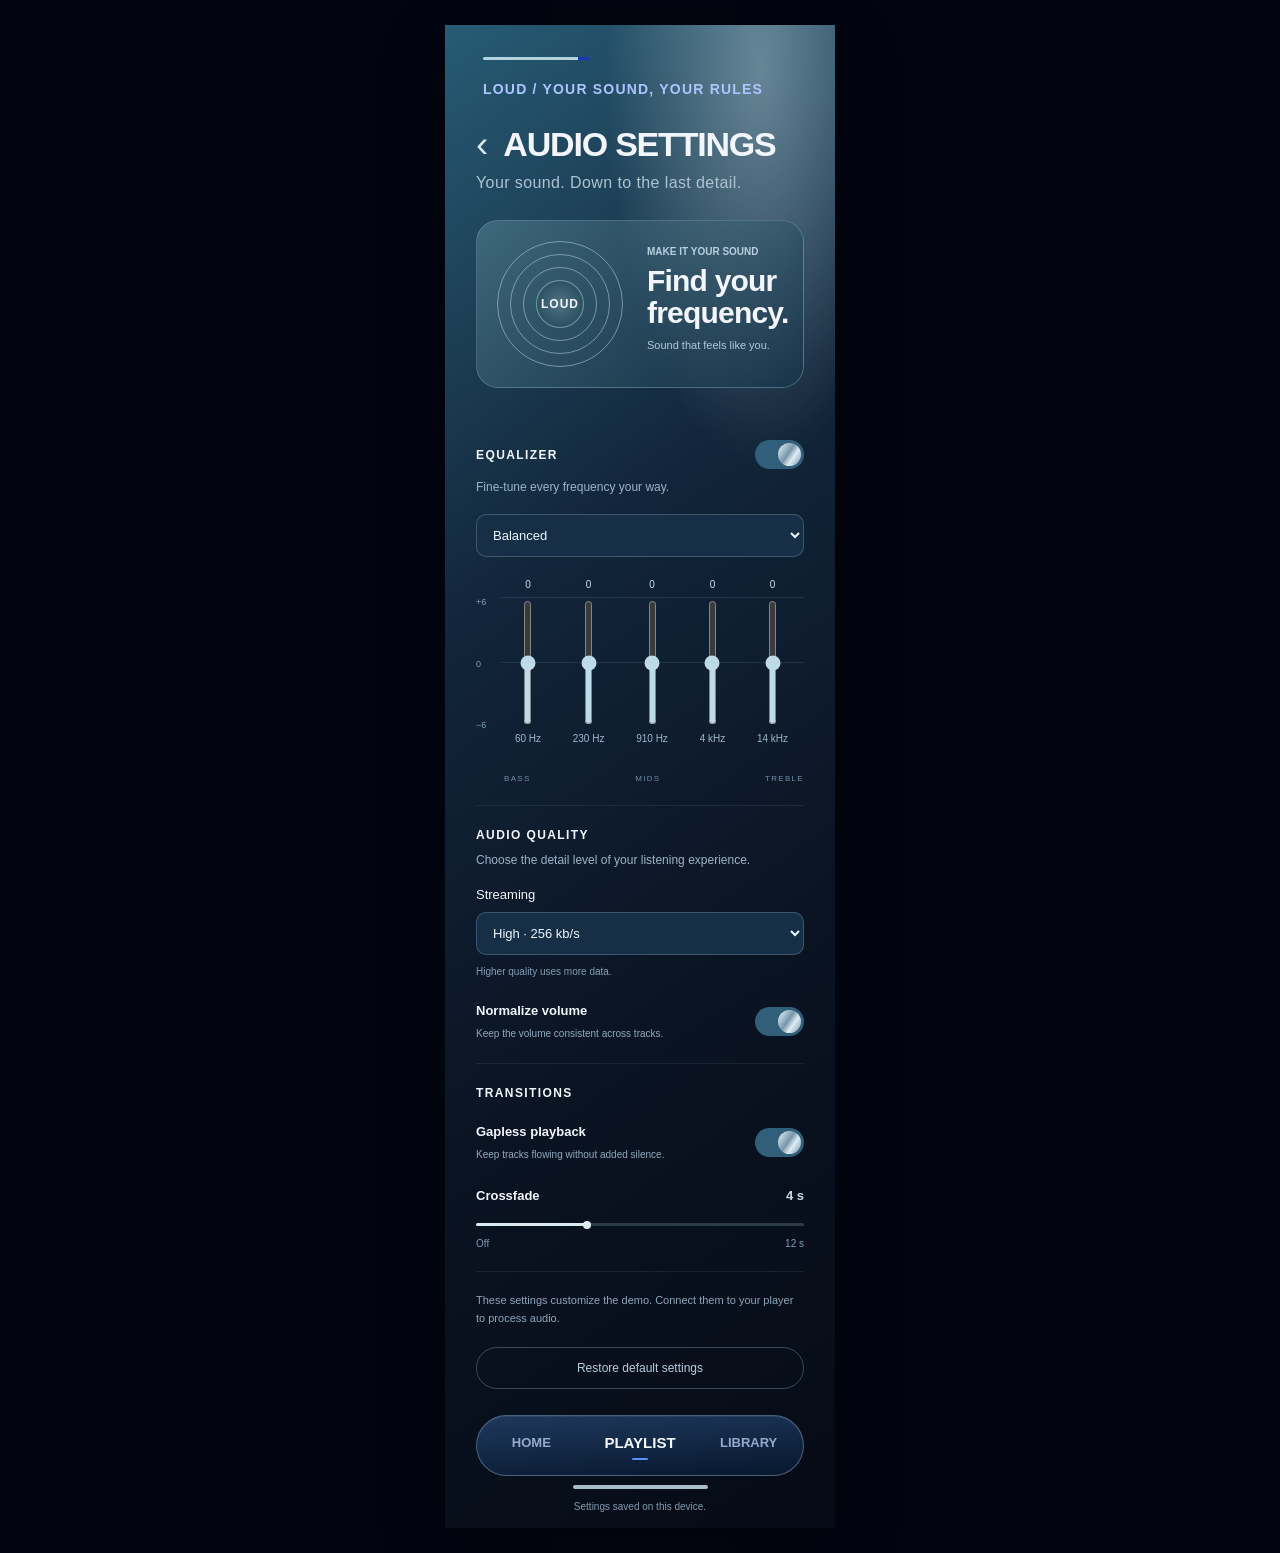
==== audio-settings/index.html @ 790d2095 "intégrer les 7 écrans LOUD" ====
<!DOCTYPE html>
<html lang="en">
<head><meta charset="UTF-8"><meta name="viewport" content="width=device-width,initial-scale=1"><meta name="theme-color" content="#101e31"><title>LOUD — Audio Settings</title><link rel="stylesheet" href="assets/base.css"><link rel="stylesheet" href="style.css"><script src="script.js" defer></script><link rel="stylesheet" href="../navigation.css"></head>
<body><main class="app">
<header><div class="top-line" aria-hidden="true"></div><p class="eyebrow">LOUD / YOUR SOUND, YOUR RULES</p><div class="heading"><a class="back icon" href="../queue/index.html" aria-label="Back to queue">‹</a><h1>AUDIO SETTINGS</h1></div><p class="subtitle">Your sound. Down to the last detail.</p></header>
<section class="sound-card" aria-labelledby="sound-title"><div class="orbit" aria-hidden="true"><span></span><span></span><span></span><span></span><b>LOUD</b></div><div><p class="playing-label">MAKE IT YOUR SOUND</p><h2 id="sound-title">Find your<br>frequency.</h2><p>Sound that feels like you.</p></div></section>
<form id="settings">
<section class="panel" aria-labelledby="eq-title"><div class="section-heading"><h2 id="eq-title">EQUALIZER</h2><button type="button" id="eq-switch" class="switch" role="switch" aria-checked="true" aria-label="Equalizer"><span></span></button></div><p class="hint">Fine-tune every frequency your way.</p>
<label class="sr-only" for="preset">Sound profile</label><select id="preset"><option value="balanced">Balanced</option><option value="bass">Deep bass</option><option value="vocal">Clear vocals</option><option value="night">Late night</option><option value="custom">Custom</option></select>
<div class="equalizer-area"><div class="eq-grid" aria-hidden="true"><span>+6</span><span>0</span><span>−6</span></div><fieldset id="bands"><legend class="sr-only">Frequency bands</legend></fieldset></div><p class="eq-caption">BASS <span>MIDS</span> TREBLE</p></section>
<section class="panel quality" aria-labelledby="quality-title"><h2 id="quality-title">AUDIO QUALITY</h2><p class="hint">Choose the detail level of your listening experience.</p><label for="quality">Streaming <select id="quality"><option value="standard">Standard · 128 kb/s</option><option value="high">High · 256 kb/s</option><option value="very-high">Very high · 320 kb/s</option></select></label><p class="small-note">Higher quality uses more data.</p><div class="setting-row"><div><strong>Normalize volume</strong><p>Keep the volume consistent across tracks.</p></div><button type="button" id="normalize" class="switch" role="switch" aria-checked="true" aria-label="Normalize volume"><span></span></button></div></section>
<section class="panel" aria-labelledby="transition-title"><h2 id="transition-title">TRANSITIONS</h2><div class="setting-row"><div><strong>Gapless playback</strong><p>Keep tracks flowing without added silence.</p></div><button type="button" id="gapless" class="switch" role="switch" aria-checked="true" aria-label="Gapless playback"><span></span></button></div><div class="fade-label"><label for="crossfade">Crossfade</label><output id="fade-value" for="crossfade">4 s</output></div><input type="range" id="crossfade" min="0" max="12" value="4"><div class="range-labels"><span>Off</span><span>12 s</span></div></section>
<p class="demo-note">These settings customize the demo. Connect them to your player to process audio.</p><button type="button" id="reset" class="reset">Restore default settings</button>
</form><nav class="navigation" aria-label="Main navigation">
      <a class="nav-link" href="../index.html">Home</a>
      <a class="nav-link" href="../playlist.html" aria-current="location">Playlist</a>
      <a class="nav-link" href="../library/index.html">Library</a>
    </nav>
<div class="home-indicator" aria-hidden="true"></div><p id="status" role="status" class="save-status">Settings saved on this device.</p>
</main></body></html>
---- audio-settings/assets/base.css ----
:root{color-scheme:dark;font-family:Arial,Helvetica,sans-serif;color:#f2f5fc;background:#060b15;font-synthesis:none}*{box-sizing:border-box}body{margin:0;min-height:100vh;display:flex;justify-content:center}button,input{font:inherit}button{cursor:pointer;color:inherit;border:0;background:none}button:focus-visible,input:focus-visible{outline:2px solid #b9d9ff;outline-offset:5px}button:hover{filter:brightness(1.2)}.app{position:relative;width:100%;max-width:520px;min-height:100svh;padding:32px 31px 10px;background:radial-gradient(ellipse 40% 26% at 81% 3%,#aec8d280,transparent 100%),linear-gradient(145deg,#275b74 0%,#12253a 34%,#0a1322 65%,#060b15 100%)}.top-line{height:3px;width:107px;border-radius:4px;background:linear-gradient(90deg,#b4d3e0 89%,#1839b6 89%);margin:0 7px 21px}.eyebrow{font-weight:700;font-size:14px;color:#adc4ff;letter-spacing:1.2px;margin:0 7px 28px}.heading{display:flex;align-items:center;gap:13px}.heading h1{font-size:clamp(24px,7.6vw,40px);letter-spacing:-1.2px;margin:0;white-space:nowrap;flex:1}.icon{padding:0;font-size:20px;letter-spacing:2px}.back{font-size:37px;font-weight:300;line-height:1;color:#d4e6ef}.subtitle{font-size:19px;color:#adc2d1;letter-spacing:.4px;margin:10px 0 36px}.player{border:1px solid #7899ad99;border-radius:23px;padding:18px;display:grid;grid-template-columns:39% 1fr;gap:18px 24px;background:linear-gradient(135deg,#95c2ccaa 0%,#214e61aa 38%,#07152299 100%);box-shadow:inset 0 1px 1px #bcd8e221}.current-cover{width:100%;aspect-ratio:1;object-fit:cover;border-radius:12px}.current-info{min-width:0;padding-top:13px}.playing-label{font-size:10px;font-weight:700;color:#b7d0df;margin:0 0 6px}.current-info h2{font-size:29px;line-height:1.1;margin:0 0 7px;overflow-wrap:anywhere}.current-info>p:last-of-type{font-size:16px;color:#bad0df;margin:0}.controls{display:flex;justify-content:space-between;align-items:center;margin-top:23px}.chrome{background:linear-gradient(125deg,#f1f9fc,#7a96a6 38%,#e4f4fb 63%,#7f99ab);color:#0c2335;box-shadow:inset 0 1px 2px #fff8}.play{border-radius:50%;width:45px;height:45px;font-weight:900;font-size:24px;display:grid;place-items:center}.equalizer{display:flex;gap:4px;align-items:center;height:29px;padding-left:3px}.equalizer i{display:block;width:3px;height:12px;background:#c0d9e6;border-radius:2px;animation:pulse .8s ease-in-out infinite alternate}.equalizer i:nth-child(2){height:24px;animation-delay:-.5s}.equalizer i:nth-child(3){height:29px;animation-delay:-.2s}.equalizer i:nth-child(4){height:18px;animation-delay:-.7s}.paused .equalizer i{animation-play-state:paused}.timeline{grid-column:1/-1}input[type=range]{--position:39.13%;display:block;appearance:none;width:100%;height:3px;margin:2px 0 10px;border-radius:3px;background:linear-gradient(to right,#dbeaf1 var(--position),#91aebe44 var(--position));cursor:pointer}input[type=range]::-webkit-slider-thumb{appearance:none;width:8px;height:8px;border-radius:50%;background:#dfedf3}input[type=range]::-moz-range-thumb{border:0;width:8px;height:8px;border-radius:50%;background:#dfedf3}.times{display:flex;justify-content:space-between;font-size:9px;color:#bdcfd9}.queue{margin-top:35px}.queue-heading{display:flex;align-items:center;justify-content:space-between}.queue-heading h2{font-size:13px;margin:0}.queue-heading button{font-size:12px;color:#b5c4d3;padding:4px 25px}.queue-source{font-size:12px;color:#9db3c6;margin:8px 0 17px}ul{list-style:none;margin:0;padding:0}.track{display:grid;grid-template-columns:59px 1fr 30px 30px;gap:16px;align-items:center;position:relative;min-height:80px}.track::after{content:'';position:absolute;height:1px;background:#96b2c410;bottom:0;left:75px;right:0}.track img{width:59px;height:59px;object-fit:cover;border-radius:9px}.track-select{text-align:left;min-width:0;padding:0}.track-title{display:block;font-size:14px;font-weight:700;margin-bottom:7px;line-height:1.2}.track-artist{display:block;font-size:12px;color:#a6bdd0}.track-time{font-size:11px;color:#8ca8bd}.reorder{font-size:21px;color:#8fabbd;letter-spacing:-3px;padding:10px 0;touch-action:manipulation}.track.dragging{opacity:.4}.track.drop-target{background:#709db92b;border-radius:8px}.autoplay{display:flex;align-items:center;gap:12px;margin:23px 0 22px;color:#99b3c6}.autoplay div{flex:1}.autoplay strong{font-size:13px;color:#f0f3fb}.autoplay p{font-size:10px;margin:7px 0 0}.switch{width:49px;height:29px;border-radius:20px;background:#315f7a;padding:3px;flex-shrink:0}.switch span{display:block;width:23px;height:23px;border-radius:50%;background:linear-gradient(125deg,#edfbff,#7896aa 45%,#dfedf4 65%,#7591a7);transform:translateX(20px);transition:transform .2s}.switch[aria-checked=false]{background:#344251}.switch[aria-checked=false] span{transform:translateX(0)}nav{display:flex;justify-content:space-around;align-items:center;border:1px solid #7896b5aa;border-radius:50px;background:linear-gradient(#243f61,#07172b);padding:22px 10px;box-shadow:inset 0 1px 1px #c0d2f01a}nav button{font-size:20px;font-weight:700;color:#8f9fc2;padding:0 8px}nav .active{font-size:27px;color:white;letter-spacing:.4px}.home-indicator{height:4px;width:135px;background:#a9bcca;border-radius:3px;margin:9px auto 0}.sr-only{position:absolute;width:1px;height:1px;padding:0;margin:-1px;overflow:hidden;clip:rect(0,0,0,0);white-space:nowrap;clip-path:inset(50%)}.options{position:absolute;right:28px;top:160px;z-index:3;background:#203b51;border:1px solid #7899ad;border-radius:12px;padding:12px;font-size:13px}.toast{position:fixed;bottom:35px;left:50%;transform:translateX(-50%);width:max-content;max-width:90vw;background:#c3d9e6;color:#102537;border-radius:12px;padding:12px 18px;box-shadow:0 6px 30px #0007;font-size:13px;z-index:4}#empty{color:#adc2d1;font-size:14px;padding:20px 0}@keyframes pulse{to{transform:scaleY(.4)}}@media(min-width:600px){body{padding:25px 0;background:#dcdfe2}.app{min-height:0;box-shadow:0 15px 70px #0003}}@media(max-width:410px){.app{padding:25px 22px 10px}.eyebrow{margin-bottom:23px}.heading{gap:9px}.subtitle{font-size:16px;margin-bottom:28px}.player{padding:15px;gap:15px}.current-info{padding-top:4px}.current-info h2{font-size:24px}.controls{margin-top:14px}.play{width:38px;height:38px}.track{grid-template-columns:48px 1fr 26px 22px;gap:12px;min-height:73px}.track img{width:48px;height:48px}.track::after{left:60px}nav button{font-size:15px}nav .active{font-size:22px}.autoplay{gap:9px}.autoplay p{font-size:9px}}@media(prefers-reduced-motion:reduce){*,*::before,*::after{animation:none!important;transition:none!important}}
---- audio-settings/style.css ----
a{color:inherit;text-decoration:none}.app{padding-bottom:16px}.heading h1{font-size:clamp(22px,7vw,34px)}.subtitle{font-size:16px;margin-bottom:28px}.sound-card{display:flex;align-items:center;gap:24px;border:1px solid #769bb077;border-radius:22px;padding:20px;background:linear-gradient(130deg,#7cabb655,#14364c88);margin-bottom:30px;overflow:hidden}.sound-card h2{font-size:30px;letter-spacing:-.8px;line-height:1.05;margin:8px 0}.sound-card p:last-child{font-size:11px;color:#b2c8d7}.orbit{position:relative;flex:0 0 126px;height:126px;display:grid;place-items:center}.orbit span{position:absolute;border:1px solid #bfd8e585;border-radius:50%;inset:0}.orbit span:nth-child(2){inset:13px}.orbit span:nth-child(3){inset:26px}.orbit span:nth-child(4){inset:39px;background:radial-gradient(#adcbd344,#1b4455)}.orbit b{position:relative;font-size:12px;letter-spacing:1px}.panel{padding:22px 0;border-bottom:1px solid #b7d9f018}.panel h2{font-size:12px;letter-spacing:1.4px;margin:0}.section-heading{display:flex;justify-content:space-between;align-items:center}.hint{color:#9bb3c7;font-size:12px;line-height:1.5;margin:9px 0 18px}select{background:#172f46;color:#ecf5ff;border:1px solid #67859c77;padding:12px;border-radius:10px;font:inherit;font-size:13px;width:100%;cursor:pointer}select:focus-visible{outline:2px solid #b9d9ff;outline-offset:3px}.equalizer-area{display:flex;height:190px;margin-top:22px;position:relative}.eq-grid{width:23px;display:flex;flex-direction:column;justify-content:space-between;font-size:9px;color:#7e9eb5;padding:18px 0 39px}.equalizer-area:before{content:'';position:absolute;left:25px;right:0;top:18px;height:130px;background:repeating-linear-gradient(to bottom,#8aacc326 0 1px,transparent 1px 65px);pointer-events:none}fieldset{margin:0;padding:0;border:0;display:flex;justify-content:space-around;flex:1;min-width:0}.band{display:flex;flex-direction:column;align-items:center;gap:8px}.band output{font-size:10px;color:#c6dfeb;min-height:13px}.band label{font-size:10px;color:#9eb9cd}.band input[type=range]{writing-mode:vertical-lr;direction:rtl;appearance:auto;width:7px;height:125px;accent-color:#bedbe9;margin:0;background:none}.band input:disabled{opacity:.3}.eq-caption{display:flex;justify-content:space-between;padding-left:28px;font-size:8px;letter-spacing:1.3px;color:#728fa8;margin:5px 0 0}.quality>label{font-size:13px;display:block}.quality select{margin-top:10px}.small-note{font-size:10px;color:#829cb3;line-height:1.4}.setting-row{display:flex;align-items:center;justify-content:space-between;gap:12px;margin-top:22px}.setting-row strong,.fade-label{font-size:13px;font-weight:600}.setting-row p{font-size:10px;color:#90aabe;margin:7px 0 0;line-height:1.5}.fade-label{display:flex;justify-content:space-between;margin:26px 0 20px}.fade-label output{color:#c3ddeb}.range-labels{display:flex;justify-content:space-between;font-size:10px;color:#7e9db5;margin-top:12px}.demo-note{font-size:11px;line-height:1.6;color:#8ca6bc;margin:20px 0}.reset{border:1px solid #7f9eb366;border-radius:24px;padding:13px 18px;width:100%;color:#b7ccdd;font-size:12px;margin-bottom:26px}nav a{font-size:16px;font-weight:700;color:#8f9fc2}nav span{font-weight:700;font-size:22px;letter-spacing:1px}.save-status{text-align:center;font-size:10px;color:#809bb0;margin:12px 0 0}@media(max-width:380px){.sound-card{gap:15px;padding:15px}.orbit{flex-basis:105px;height:105px}.sound-card h2{font-size:25px}.playing-label{font-size:8px}.setting-row strong{font-size:12px}}

.app { max-width: 390px; }
.app nav.navigation { padding: 0; }
.app .back { text-decoration: none; }
.heading h1 { white-space: normal; }
@media (min-width: 600px) {
  body { background: #02050f; }
}
---- navigation.css ----
.bottom-nav, .navigation {
  display: grid;
  grid-template-columns: repeat(3, minmax(0, 1fr));
  align-items: stretch;
  min-height: 61px;
  margin-inline: 0;
  border: 1px solid rgba(82, 107, 137, .85);
  border-radius: 31px;
  background: linear-gradient(176deg, #203b60f2, #07182ffc);
}

.bottom-nav a.nav-link, .navigation a.nav-link {
  position: relative;
  display: grid;
  place-items: start center;
  min-width: 0;
  height: 100%;
  padding: 18px 0 0;
  color: #95aacc;
  font: 700 13px/18px Inter, Arial, sans-serif;
  letter-spacing: 0;
  text-decoration: none;
  text-transform: uppercase;
}

.bottom-nav a.nav-link[aria-current], .navigation a.nav-link[aria-current] {
  color: #f3f7ff;
  font-size: 15px;
}

nav a.nav-link[aria-current]::after {
  content: "";
  position: absolute;
  top: 42px;
  width: 16px;
  height: 2px;
  border-radius: 1px;
  background: #5b8fff;
}

nav a.nav-link:focus-visible {
  outline: 2px solid #d9e7ff;
  outline-offset: -4px;
  border-radius: 24px;
}

.screen-links {
  display: flex;
  flex-wrap: wrap;
  gap: 8px;
  margin: 14px 0;
}

.screen-links a {
  padding: 7px 10px;
  border: 1px solid #526b89;
  border-radius: 10px;
  color: #bed2f5;
  font-size: 11px;
  font-weight: 700;
  text-decoration: none;
}

.screen-links a:hover, .screen-links a:focus-visible {
  color: #fff;
  border-color: #bed2f5;
}

@media (min-width: 431px) {
  body { background: #02050f; }
}
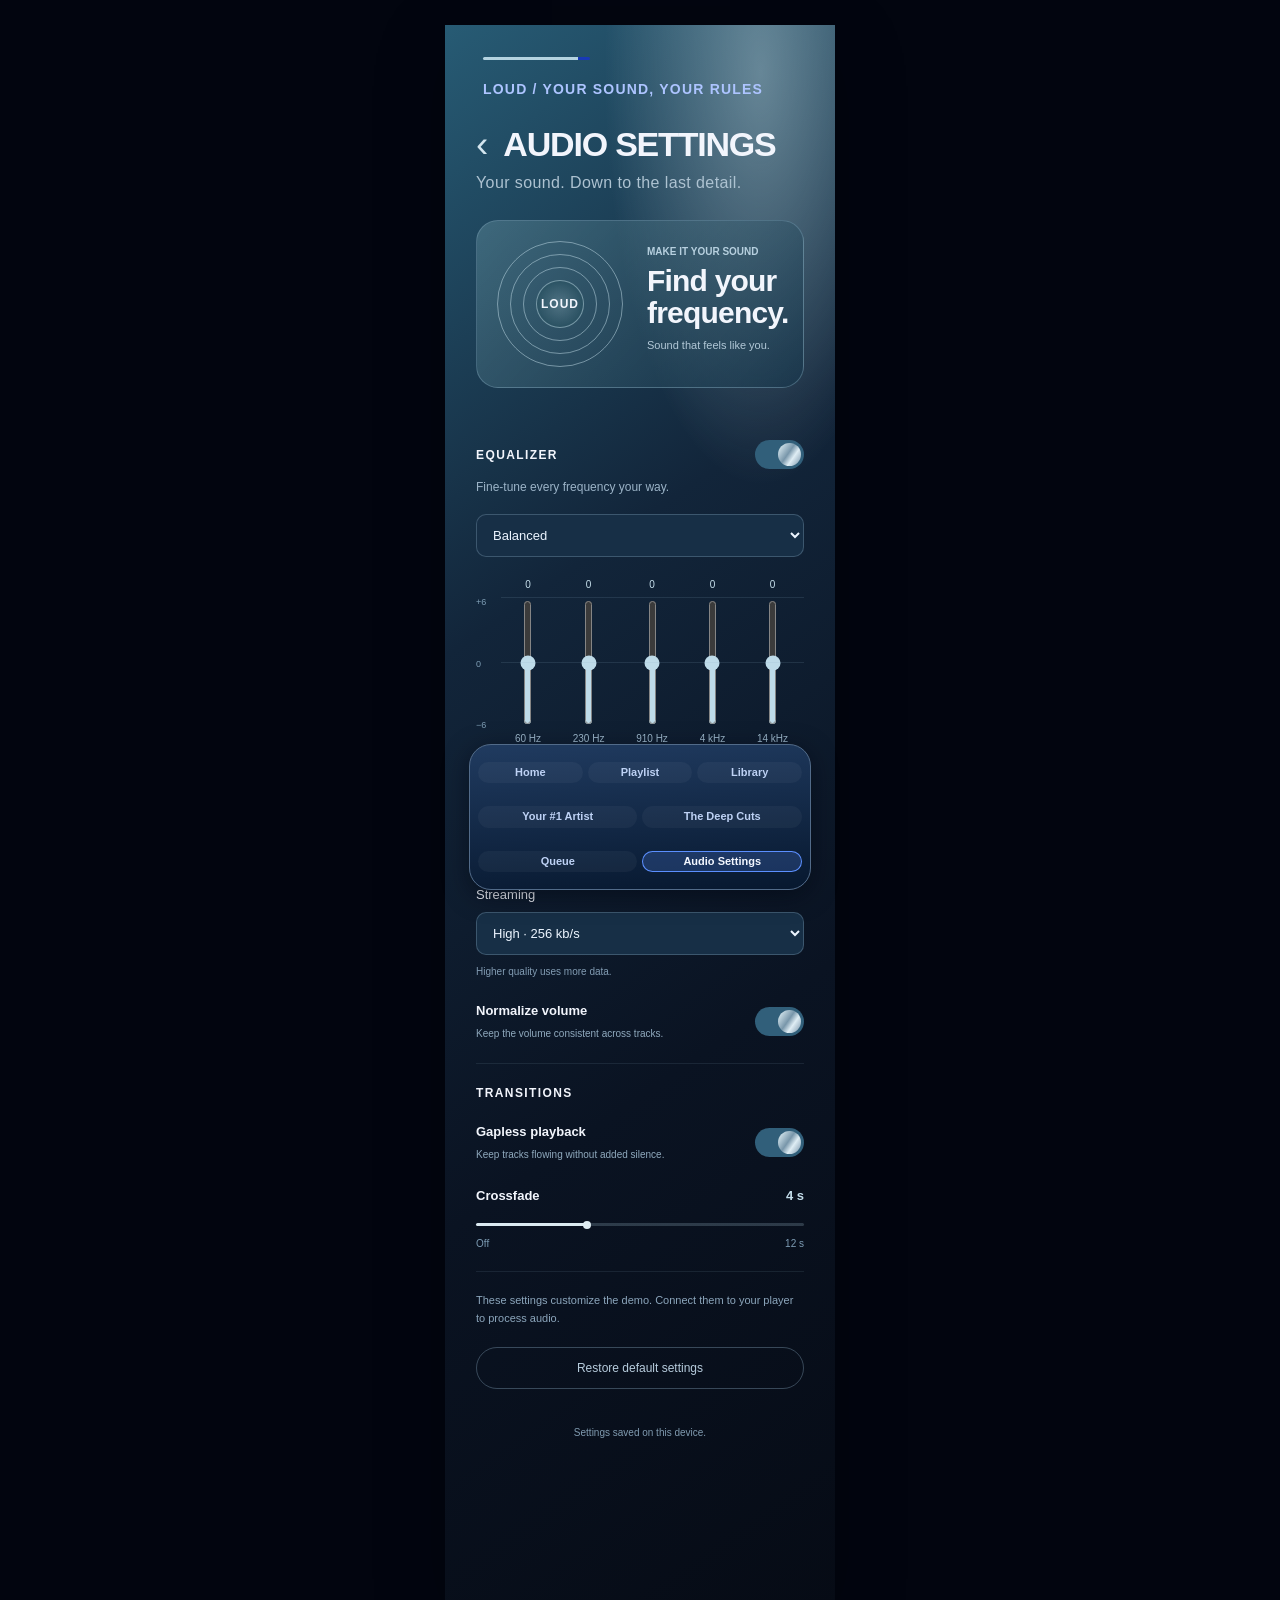
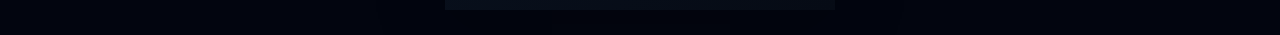
==== commit 344fea23: "Rendre le menu permanent sur les 7 écrans" ====
--- a/audio-settings/index.html
+++ b/audio-settings/index.html
@@ -1,7 +1,7 @@
 <!DOCTYPE html>
 <html lang="en">
 <head><meta charset="UTF-8"><meta name="viewport" content="width=device-width,initial-scale=1"><meta name="theme-color" content="#101e31"><title>LOUD — Audio Settings</title><link rel="stylesheet" href="assets/base.css"><link rel="stylesheet" href="style.css"><script src="script.js" defer></script><link rel="stylesheet" href="../navigation.css"></head>
-<body><main class="app">
+<body><main class="app loud-screen">
 <header><div class="top-line" aria-hidden="true"></div><p class="eyebrow">LOUD / YOUR SOUND, YOUR RULES</p><div class="heading"><a class="back icon" href="../queue/index.html" aria-label="Back to queue">‹</a><h1>AUDIO SETTINGS</h1></div><p class="subtitle">Your sound. Down to the last detail.</p></header>
 <section class="sound-card" aria-labelledby="sound-title"><div class="orbit" aria-hidden="true"><span></span><span></span><span></span><span></span><b>LOUD</b></div><div><p class="playing-label">MAKE IT YOUR SOUND</p><h2 id="sound-title">Find your<br>frequency.</h2><p>Sound that feels like you.</p></div></section>
 <form id="settings">
@@ -11,10 +11,13 @@
 <section class="panel quality" aria-labelledby="quality-title"><h2 id="quality-title">AUDIO QUALITY</h2><p class="hint">Choose the detail level of your listening experience.</p><label for="quality">Streaming <select id="quality"><option value="standard">Standard · 128 kb/s</option><option value="high">High · 256 kb/s</option><option value="very-high">Very high · 320 kb/s</option></select></label><p class="small-note">Higher quality uses more data.</p><div class="setting-row"><div><strong>Normalize volume</strong><p>Keep the volume consistent across tracks.</p></div><button type="button" id="normalize" class="switch" role="switch" aria-checked="true" aria-label="Normalize volume"><span></span></button></div></section>
 <section class="panel" aria-labelledby="transition-title"><h2 id="transition-title">TRANSITIONS</h2><div class="setting-row"><div><strong>Gapless playback</strong><p>Keep tracks flowing without added silence.</p></div><button type="button" id="gapless" class="switch" role="switch" aria-checked="true" aria-label="Gapless playback"><span></span></button></div><div class="fade-label"><label for="crossfade">Crossfade</label><output id="fade-value" for="crossfade">4 s</output></div><input type="range" id="crossfade" min="0" max="12" value="4"><div class="range-labels"><span>Off</span><span>12 s</span></div></section>
 <p class="demo-note">These settings customize the demo. Connect them to your player to process audio.</p><button type="button" id="reset" class="reset">Restore default settings</button>
-</form><nav class="navigation" aria-label="Main navigation">
-      <a class="nav-link" href="../index.html">Home</a>
-      <a class="nav-link" href="../playlist.html" aria-current="location">Playlist</a>
-      <a class="nav-link" href="../library/index.html">Library</a>
-    </nav>
-<div class="home-indicator" aria-hidden="true"></div><p id="status" role="status" class="save-status">Settings saved on this device.</p>
+</form><nav class="loud-menu" aria-label="Main navigation">
+      <a href="../index.html">Home</a>
+      <a href="../playlist.html">Playlist</a>
+      <a href="../library/index.html">Library</a>
+      <a href="../artist.html">Your #1 Artist</a>
+      <a href="../deep-cuts.html">The Deep Cuts</a>
+      <a href="../queue/index.html">Queue</a>
+      <a href="index.html" aria-current="page">Audio Settings</a>
+    </nav><p id="status" role="status" class="save-status">Settings saved on this device.</p>
 </main></body></html>
--- a/navigation.css
+++ b/navigation.css
@@ -1,69 +1,66 @@
-.bottom-nav, .navigation {
-  display: grid;
-  grid-template-columns: repeat(3, minmax(0, 1fr));
-  align-items: stretch;
-  min-height: 61px;
-  margin-inline: 0;
-  border: 1px solid rgba(82, 107, 137, .85);
-  border-radius: 31px;
-  background: linear-gradient(176deg, #203b60f2, #07182ffc);
+:root {
+  --loud-menu-height: 146px;
+  --loud-menu-bottom: max(10px, env(safe-area-inset-bottom, 0px));
 }
 
-.bottom-nav a.nav-link, .navigation a.nav-link {
-  position: relative;
-  display: grid;
-  place-items: start center;
-  min-width: 0;
-  height: 100%;
-  padding: 18px 0 0;
-  color: #95aacc;
-  font: 700 13px/18px Inter, Arial, sans-serif;
-  letter-spacing: 0;
-  text-decoration: none;
-  text-transform: uppercase;
+main.loud-screen {
+  padding-bottom: calc(var(--loud-menu-height) + var(--loud-menu-bottom) + 16px);
 }
 
-.bottom-nav a.nav-link[aria-current], .navigation a.nav-link[aria-current] {
-  color: #f3f7ff;
-  font-size: 15px;
+main nav.loud-menu {
+  position: fixed;
+  z-index: 20;
+  inset: auto 0 var(--loud-menu-bottom);
+  display: grid;
+  grid-template-columns: repeat(6, minmax(0, 1fr));
+  gap: 5px;
+  width: min(342px, calc(100% - 24px));
+  height: var(--loud-menu-height);
+  margin: 0 auto;
+  padding: 8px;
+  border: 1px solid #526b89;
+  border-radius: 22px;
+  background: linear-gradient(176deg, #203b60, #07182f);
+  box-shadow: 0 6px 24px #02050f80;
 }
 
-nav a.nav-link[aria-current]::after {
-  content: "";
-  position: absolute;
-  top: 42px;
-  width: 16px;
-  height: 2px;
-  border-radius: 1px;
-  background: #5b8fff;
-}
-
-nav a.nav-link:focus-visible {
-  outline: 2px solid #d9e7ff;
-  outline-offset: -4px;
-  border-radius: 24px;
-}
-
-.screen-links {
-  display: flex;
-  flex-wrap: wrap;
-  gap: 8px;
-  margin: 14px 0;
-}
-
-.screen-links a {
-  padding: 7px 10px;
-  border: 1px solid #526b89;
-  border-radius: 10px;
+nav.loud-menu a {
+  grid-column: span 2;
+  display: grid;
+  place-items: center;
+  min-width: 0;
+  padding: 4px;
+  border-radius: 12px;
+  background: #ffffff0a;
   color: #bed2f5;
-  font-size: 11px;
-  font-weight: 700;
+  font: 700 11px/1.2 Inter, Arial, sans-serif;
+  text-align: center;
   text-decoration: none;
 }
 
-.screen-links a:hover, .screen-links a:focus-visible {
-  color: #fff;
-  border-color: #bed2f5;
+nav.loud-menu a:nth-child(n + 4) {
+  grid-column: span 3;
+}
+
+nav.loud-menu a[aria-current="page"] {
+  background: #5b8fff35;
+  color: #f3f7ff;
+  box-shadow: inset 0 0 0 1px #5b8fff;
+}
+
+nav.loud-menu a:hover {
+  background: #5b8fff45;
+}
+
+nav.loud-menu a:focus-visible {
+  outline: 2px solid #d9e7ff;
+  outline-offset: -2px;
+}
+
+.loud-screen .toast {
+  z-index: 21;
+  position: fixed;
+  bottom: calc(var(--loud-menu-height) + var(--loud-menu-bottom) + 10px);
 }
 
 @media (min-width: 431px) {
